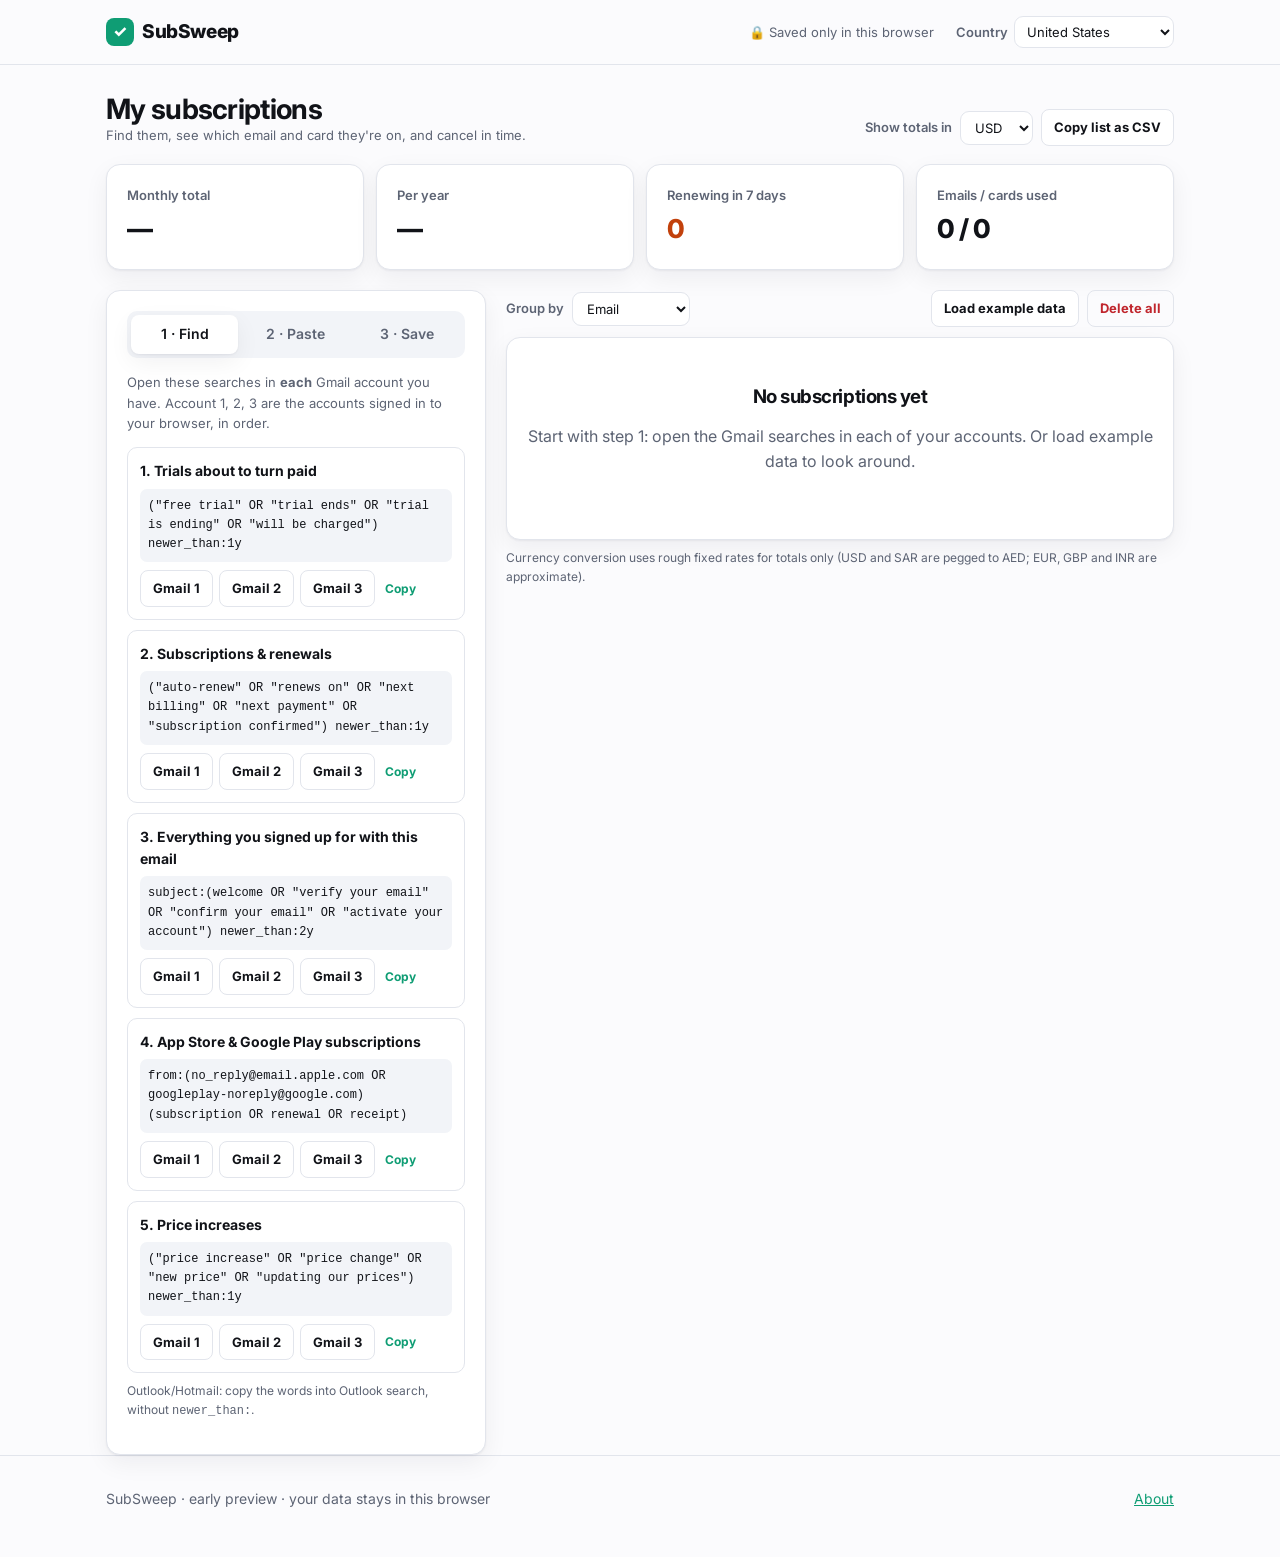
==== app.html @ aaaa26af "SubSweep: landing page and private subscription tracker Co-Authored-By: Claude Opus 5.5 <noreply@ant" ====
<!doctype html>
<html lang="en">
<head>
<meta charset="utf-8">
<meta name="viewport" content="width=device-width, initial-scale=1, viewport-fit=cover">
<title>SubSweep Tracker</title>
<meta name="description" content="Track every subscription and free trial, see which email and card each one is on, and get reminded before the next charge. Your data stays in your browser.">
<link rel="canonical" href="https://subsweep.sharpmoneyboard.com/app.html">
<meta name="theme-color" content="#0f9d74">
<link rel="icon" href="favicon.svg" type="image/svg+xml">
<link rel="stylesheet" href="https://fonts.googleapis.com/css2?family=Inter:wght@400;500;600;700;800&display=swap">
<link rel="stylesheet" href="styles.css">
<style>
  .app-head { display: flex; justify-content: space-between; align-items: flex-end; gap: 16px; flex-wrap: wrap; padding: 28px 0 18px; }
  .app-head h1 { margin: 0; font-size: 28px; }
  .toolbar { display: flex; gap: 8px; flex-wrap: wrap; align-items: center; }
  .toolbar select { width: auto; padding: 7px 10px; font-size: 13px; }

  .summary { display: grid; grid-template-columns: repeat(4, 1fr); gap: 12px; margin-bottom: 20px; }
  .kpi .k { font-size: 13px; color: var(--muted); font-weight: 600; }
  .kpi .v { font-size: 26px; font-weight: 800; letter-spacing: -.02em; margin-top: 2px; }
  .kpi .v.warn { color: var(--warn); }

  .layout { display: grid; grid-template-columns: 380px 1fr; gap: 20px; align-items: start; }
  .tabs { display: flex; gap: 4px; background: var(--surface-2); padding: 4px; border-radius: 10px; margin-bottom: 14px; }
  .tab { flex: 1; padding: 8px; border: 0; background: transparent; border-radius: 8px; font: inherit; font-size: 14px; font-weight: 600; color: var(--muted); cursor: pointer; }
  .tab[aria-selected="true"] { background: var(--surface); color: var(--text); box-shadow: var(--shadow); }
  .panel[hidden] { display: none; }
  .form-grid { display: grid; grid-template-columns: 1fr 1fr; gap: 10px; }
  .form-grid .full { grid-column: 1 / -1; }
  .check { display: flex; align-items: center; gap: 8px; font-size: 14px; color: var(--text); font-weight: 500; margin: 0; }
  .check input { width: auto; }
  .parse-note { font-size: 13px; padding: 10px 12px; border-radius: 9px; background: var(--accent-soft); color: var(--text); margin: 10px 0; display: none; }

  .search-list { display: grid; gap: 10px; }
  .search-item { border: 1px solid var(--border); border-radius: 10px; padding: 12px; }
  .search-item h4 { margin: 0 0 4px; font-size: 14px; }
  .search-item code { display: block; font-size: 12px; background: var(--surface-2); padding: 8px; border-radius: 7px; word-break: break-word; margin: 6px 0 8px; }
  .acct-row { display: flex; gap: 6px; flex-wrap: wrap; align-items: center; }

  .group { margin-bottom: 18px; }
  .group-head { display: flex; justify-content: space-between; align-items: center; gap: 10px; margin: 0 0 8px; }
  .group-head h3 { margin: 0; font-size: 14px; text-transform: none; color: var(--muted); font-weight: 700; word-break: break-all; }
  .group-head .sum { font-size: 14px; font-weight: 700; white-space: nowrap; }
  .item { display: grid; grid-template-columns: 38px 1fr auto; gap: 12px; align-items: center; padding: 12px 14px; border: 1px solid var(--border); border-radius: 12px; background: var(--surface); margin-bottom: 8px; }
  .item.due { border-color: color-mix(in srgb, var(--danger) 45%, var(--border)); }
  .ico { width: 38px; height: 38px; border-radius: 10px; display: grid; place-items: center; font-weight: 800; color: #fff; font-size: 14px; }
  .item .name { font-weight: 700; display: flex; gap: 8px; align-items: center; flex-wrap: wrap; }
  .item .meta { font-size: 13px; color: var(--muted); }
  .item .right { text-align: right; }
  .item .price { font-weight: 800; }
  .item .acts { display: flex; gap: 4px; justify-content: flex-end; margin-top: 4px; flex-wrap: wrap; }
  .link-btn { background: none; border: 0; color: var(--accent); font: inherit; font-size: 12px; font-weight: 700; cursor: pointer; padding: 2px 4px; text-decoration: none; }
  .link-btn.del { color: var(--danger); }

  .empty { text-align: center; padding: 48px 20px; }
  .empty h3 { margin: 0 0 6px; }
  .note { font-size: 12px; color: var(--muted); margin-top: 8px; }

  @media (max-width: 960px) {
    .layout { grid-template-columns: 1fr; }
    .summary { grid-template-columns: 1fr 1fr; }
  }
  @media (max-width: 420px) {
    .form-grid { grid-template-columns: 1fr; }
    .item { grid-template-columns: 38px 1fr; }
    .item .right { grid-column: 1 / -1; text-align: left; display: flex; justify-content: space-between; align-items: center; }
  }
</style>
</head>
<body>
<header class="site-header">
  <div class="wrap">
    <a class="logo" href="./"><span class="logo-mark">✓</span>SubSweep</a>
    <nav class="nav">
      <span class="small muted hide-sm">🔒 Saved only in this browser</span>
      <span style="display:flex; align-items:center; gap:6px"><label for="country" class="small" style="margin:0">Country</label><select id="country" style="width:auto; padding:6px 8px; font-size:13px; max-width:160px"></select></span>
    </nav>
  </div>
</header>

<main class="wrap">
  <div class="app-head">
    <div>
      <h1>My subscriptions</h1>
      <div class="muted small">Find them, see which email and card they're on, and cancel in time.</div>
    </div>
    <div class="toolbar">
      <label for="base" class="small" style="margin:0">Show totals in</label>
      <select id="base" aria-label="Base currency"></select>
      <button class="btn btn-ghost btn-sm" id="csv">Copy list as CSV</button>
    </div>
  </div>

  <div class="summary">
    <div class="card kpi"><div class="k">Monthly total</div><div class="v" id="kMonth">—</div></div>
    <div class="card kpi"><div class="k">Per year</div><div class="v" id="kYear">—</div></div>
    <div class="card kpi"><div class="k">Renewing in 7 days</div><div class="v warn" id="kSoon">0</div></div>
    <div class="card kpi"><div class="k">Emails / cards used</div><div class="v" id="kIds">0 / 0</div></div>
  </div>

  <div class="layout">
    <!-- LEFT: add -->
    <div class="card">
      <div class="tabs" role="tablist">
        <button class="tab" role="tab" aria-selected="true" data-tab="find">1 · Find</button>
        <button class="tab" role="tab" aria-selected="false" data-tab="paste">2 · Paste</button>
        <button class="tab" role="tab" aria-selected="false" data-tab="add">3 · Save</button>
      </div>

      <div class="panel" data-panel="find">
        <p class="small muted" style="margin-top:0">Open these searches in <strong>each</strong> Gmail account you have. Account 1, 2, 3 are the accounts signed in to your browser, in order.</p>
        <div class="search-list" id="searches"></div>
        <p class="note">Outlook/Hotmail: copy the words into Outlook search, without <code>newer_than:</code>.</p>
      </div>

      <div class="panel" data-panel="paste" hidden>
        <label for="raw">Paste a receipt, renewal or "trial ending" email</label>
        <textarea id="raw" placeholder="From: Netflix <info@account.netflix.com>&#10;To: you@gmail.com&#10;Your membership will renew on 28 November 2026.&#10;Amount: AED 56.00 · Visa ending in 4821"></textarea>
        <div class="parse-note" id="parseNote"></div>
        <div style="display:flex; gap:8px; margin-top:10px; flex-wrap:wrap">
          <button class="btn btn-primary btn-sm" id="parseBtn">Read it →</button>
          <button class="btn btn-ghost btn-sm" id="sampleBtn">Try a sample</button>
        </div>
        <p class="note">Reading happens in your browser. Nothing you paste is uploaded.</p>
      </div>

      <div class="panel" data-panel="add" hidden>
        <form id="form" autocomplete="off">
          <input type="hidden" id="fId">
          <div class="form-grid">
            <div class="full"><label for="fName">Service</label><input id="fName" list="known" required placeholder="e.g. Netflix"><datalist id="known"></datalist></div>
            <div><label for="fPrice">Price</label><input id="fPrice" type="number" min="0" step="0.01" required placeholder="56"></div>
            <div><label for="fCur">Currency</label><select id="fCur"></select></div>
            <div><label for="fCycle">Billing</label>
              <select id="fCycle"><option value="monthly">Monthly</option><option value="yearly">Yearly</option><option value="weekly">Weekly</option><option value="quarterly">Every 3 months</option></select></div>
            <div><label for="fNext">Next charge / trial ends</label><input id="fNext" type="date"></div>
            <div class="full"><label for="fEmail">Email it's registered with</label><input id="fEmail" type="email" placeholder="which inbox did the receipt arrive in?"></div>
            <div><label for="fCard">Card (last 4)</label><input id="fCard" inputmode="numeric" maxlength="4" pattern="\d{4}" placeholder="4821"></div>
            <div><label for="fVia">Paid via</label>
              <select id="fVia"><option value="card">Card directly</option><option value="apple">Apple App Store</option><option value="google">Google Play</option><option value="paypal">PayPal</option><option value="other">Other</option></select></div>
            <div class="full"><label class="check"><input type="checkbox" id="fTrial"> This is a free trial (it will start charging)</label></div>
            <div class="full"><label for="fCancel">Cancel page (optional)</label><input id="fCancel" type="url" placeholder="https://…"></div>
          </div>
          <div style="display:flex; gap:8px; margin-top:14px">
            <button class="btn btn-primary" type="submit" id="saveBtn">Save subscription</button>
            <button class="btn btn-ghost" type="button" id="resetBtn">Clear</button>
          </div>
          <p class="note">Never enter your full card number. The last 4 digits are enough.</p>
        </form>
      </div>
    </div>

    <!-- RIGHT: list -->
    <div>
      <div style="display:flex; justify-content:space-between; align-items:center; margin-bottom:10px; gap:8px; flex-wrap:wrap">
        <div class="toolbar">
          <label for="groupBy" class="small" style="margin:0">Group by</label>
          <select id="groupBy"><option value="email">Email</option><option value="card">Card</option><option value="none">Next charge</option></select>
        </div>
        <div class="toolbar">
          <button class="btn btn-ghost btn-sm" id="demoBtn">Load example data</button>
          <button class="btn btn-danger btn-sm" id="clearBtn">Delete all</button>
        </div>
      </div>
      <div class="card" id="csvBox" hidden style="margin-bottom:12px">
        <label for="csvText">Your list as CSV. Select all and copy, then paste into Excel or Google Sheets.</label>
        <textarea id="csvText" readonly></textarea>
      </div>
      <div id="list"></div>
      <p class="note">Currency conversion uses rough fixed rates for totals only (USD and SAR are pegged to AED; EUR, GBP and INR are approximate).</p>
    </div>
  </div>
</main>

<footer class="site-footer"><div class="wrap"><span>SubSweep · early preview · your data stays in this browser</span><a href="./">About</a></div></footer>
<div class="toast" id="toast" role="status"></div>
<script src="locale.js"></script>
<script src="app.js"></script>
</body>
</html>
---- styles.css ----
:root {
  --bg: #fbfbfd; --surface: #ffffff; --surface-2: #f2f4f8; --text: #111318; --muted: #5d6474;
  --accent: #0f9d74; --accent-2: #0b7d5c; --accent-ink: #ffffff; --accent-soft: #e3f5ee;
  --border: #e2e5ec; --warn: #c2410c; --warn-soft: #fdeee4; --danger: #c0262d; --danger-soft: #fde7e8;
  --shadow: 0 1px 2px rgba(16,24,40,.05), 0 8px 24px rgba(16,24,40,.06);
  --radius: 14px;
}
@media (prefers-color-scheme: dark) {
  :root:not([data-theme="light"]) {
    --bg: #0d1013; --surface: #151a1f; --surface-2: #1b2128; --text: #e9edf2; --muted: #9aa4b2;
    --accent: #34d39e; --accent-2: #5fe0b4; --accent-ink: #06231a; --accent-soft: #10302a;
    --border: #262e37; --warn: #fb923c; --warn-soft: #3a2414; --danger: #f87171; --danger-soft: #3b1a1c;
    --shadow: 0 1px 2px rgba(0,0,0,.3), 0 8px 24px rgba(0,0,0,.25);
    color-scheme: dark;
  }
}
:root[data-theme="dark"] {
  --bg: #0d1013; --surface: #151a1f; --surface-2: #1b2128; --text: #e9edf2; --muted: #9aa4b2;
  --accent: #34d39e; --accent-2: #5fe0b4; --accent-ink: #06231a; --accent-soft: #10302a;
  --border: #262e37; --warn: #fb923c; --warn-soft: #3a2414; --danger: #f87171; --danger-soft: #3b1a1c;
  --shadow: 0 1px 2px rgba(0,0,0,.3), 0 8px 24px rgba(0,0,0,.25);
  color-scheme: dark;
}

* { box-sizing: border-box; }
html { scroll-behavior: smooth; }
body { margin: 0; background: var(--bg); color: var(--text);
  font: 16px/1.6 "Inter", system-ui, -apple-system, "Segoe UI", Roboto, sans-serif; -webkit-font-smoothing: antialiased; }
a { color: var(--accent); }
.wrap { max-width: 1100px; margin: 0 auto;
  padding-left: max(16px, env(safe-area-inset-left, 0px)); padding-right: max(16px, env(safe-area-inset-right, 0px)); }
.wrap > * { min-width: 0; }
body::before { content: ""; position: fixed; inset: 0 0 auto; height: env(safe-area-inset-top, 0px); z-index: 10; background: var(--bg); }

/* header */
.site-header { position: sticky; top: env(safe-area-inset-top, 0px); z-index: 10; background: color-mix(in srgb, var(--bg) 85%, transparent);
  backdrop-filter: blur(10px); border-bottom: 1px solid var(--border); }
.site-header .wrap { display: flex; align-items: center; justify-content: space-between; height: 64px; gap: 12px; }
.logo { display: flex; align-items: center; gap: 8px; font-weight: 800; font-size: 19px; letter-spacing: -.02em; text-decoration: none; color: var(--text); }
.logo-mark { width: 28px; height: 28px; border-radius: 8px; background: var(--accent); color: var(--accent-ink);
  display: grid; place-items: center; font-size: 16px; }
.nav { display: flex; align-items: center; gap: 22px; }
.nav a { color: var(--muted); text-decoration: none; font-size: 15px; }
.nav a:hover { color: var(--text); }
.nav a.btn-primary, .nav a.btn-primary:hover { color: var(--accent-ink); }

/* buttons */
.btn { display: inline-flex; align-items: center; justify-content: center; gap: 8px; padding: 12px 20px; border-radius: 10px;
  font: inherit; font-weight: 700; font-size: 15px; border: 1px solid transparent; cursor: pointer; text-decoration: none; transition: transform .08s, background .15s; }
.btn:active { transform: translateY(1px); }
.btn:disabled { opacity: .6; cursor: progress; }
.btn:focus-visible, .tab:focus-visible, .link-btn:focus-visible, a:focus-visible { outline: 2px solid var(--accent); outline-offset: 2px; }
@media (prefers-reduced-motion: reduce) { * { transition: none !important; scroll-behavior: auto !important; } }
.btn-primary { background: var(--accent); color: var(--accent-ink); }
.btn-primary:hover { background: var(--accent-2); }
.btn-ghost { background: var(--surface); color: var(--text); border-color: var(--border); }
.btn-ghost:hover { background: var(--surface-2); }
.btn-sm { padding: 7px 12px; font-size: 13px; border-radius: 8px; }
.btn-danger { background: transparent; color: var(--danger); border-color: var(--border); }

/* generic */
.card { background: var(--surface); border: 1px solid var(--border); border-radius: var(--radius); padding: 20px; box-shadow: var(--shadow); }
.eyebrow { display: inline-block; font-size: 13px; font-weight: 700; color: var(--accent); background: var(--accent-soft);
  padding: 4px 12px; border-radius: 999px; }
.muted { color: var(--muted); }
.small { font-size: 13px; }
h1, h2, h3 { letter-spacing: -.025em; line-height: 1.15; }
h2 { font-size: clamp(26px, 3.4vw, 36px); margin: 0 0 10px; }
.lead { color: var(--muted); font-size: 18px; margin: 0 0 28px; max-width: 42em; }
section { padding: 64px 0; }
.grid-3 { display: grid; gap: 16px; grid-template-columns: repeat(3, 1fr); }
.grid-4 { display: grid; gap: 16px; grid-template-columns: repeat(4, 1fr); }
.pill { display: inline-block; font-size: 12px; font-weight: 700; padding: 2px 9px; border-radius: 999px; white-space: nowrap; }
.pill-trial { background: var(--warn-soft); color: var(--warn); }
.pill-soon { background: var(--danger-soft); color: var(--danger); }
.pill-ok { background: var(--accent-soft); color: var(--accent); }
.pill-muted { background: var(--surface-2); color: var(--muted); }

/* forms */
label { display: block; font-size: 13px; font-weight: 600; margin-bottom: 4px; color: var(--muted); }
input, select, textarea { width: 100%; padding: 10px 12px; font: inherit; font-size: 15px; color: var(--text);
  background: var(--surface); border: 1px solid var(--border); border-radius: 9px; }
input:focus, select:focus, textarea:focus { outline: 2px solid color-mix(in srgb, var(--accent) 40%, transparent); border-color: var(--accent); }
::placeholder { color: var(--muted); opacity: .6; }
textarea { resize: vertical; min-height: 140px; font-family: ui-monospace, "Cascadia Code", Consolas, monospace; font-size: 13px; }

footer.site-footer { border-top: 1px solid var(--border); padding: 32px 0 48px; color: var(--muted); font-size: 14px; }
footer.site-footer .wrap { display: flex; justify-content: space-between; gap: 16px; flex-wrap: wrap; }

.toast { position: fixed; left: 50%; bottom: calc(24px + env(safe-area-inset-bottom, 0px)); transform: translateX(-50%) translateY(20px); opacity: 0;
  background: var(--text); color: var(--bg); padding: 10px 18px; border-radius: 10px; font-size: 14px; font-weight: 600;
  transition: all .2s; pointer-events: none; z-index: 50; }
.toast.show { opacity: 1; transform: translateX(-50%) translateY(0); }

@media (max-width: 560px) {
  .hide-sm, .country label, .nav label[for="country"] { display: none; }
  .nav { gap: 10px; }
  .logo { font-size: 17px; }
}
@media (max-width: 860px) {
  .grid-3, .grid-4 { grid-template-columns: 1fr; }
  .nav a:not(.btn) { display: none; }
  section { padding: 44px 0; }
}
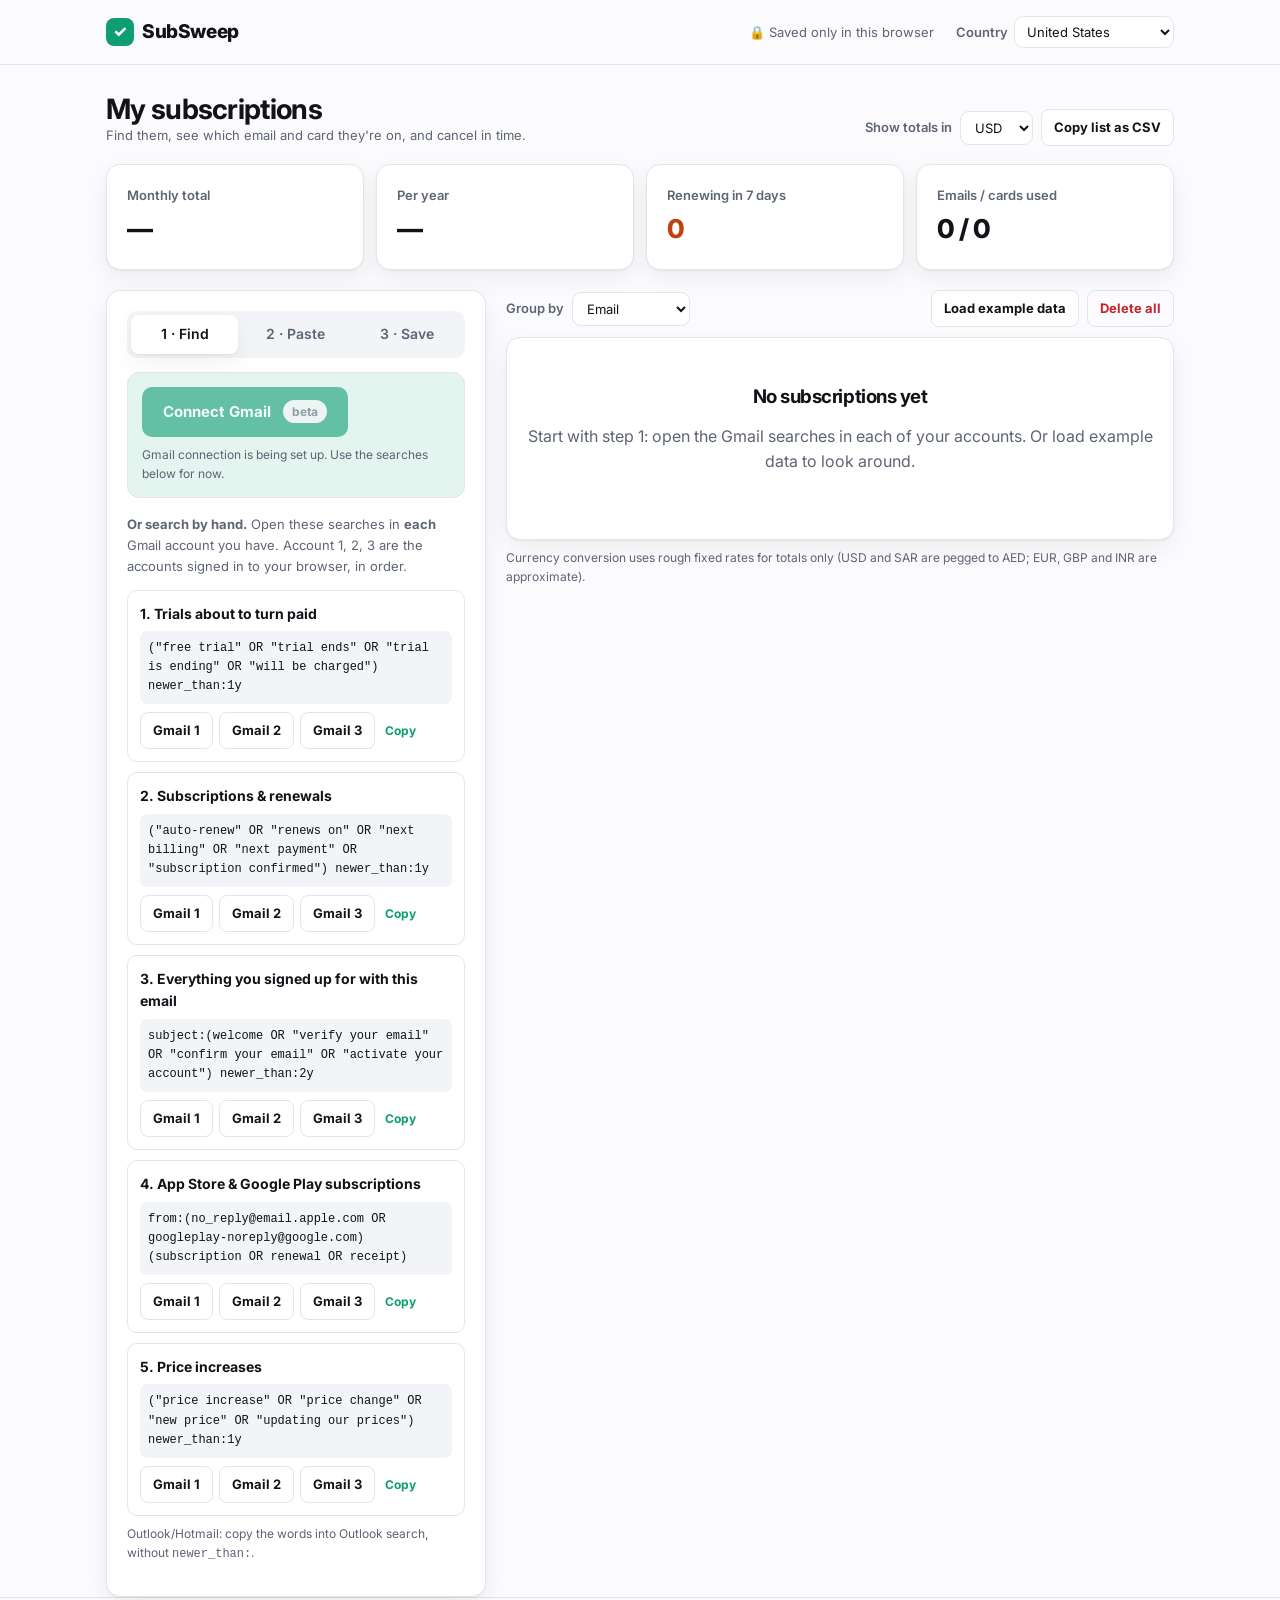
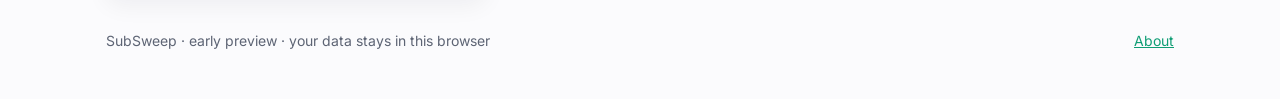
==== commit f3daead2: "Add Connect Gmail (beta): find subscription receipts in the browser Read-only Gmail scan runs client" ====
--- a/app.html
+++ b/app.html
@@ -53,6 +53,16 @@
   .link-btn { background: none; border: 0; color: var(--accent); font: inherit; font-size: 12px; font-weight: 700; cursor: pointer; padding: 2px 4px; text-decoration: none; }
   .link-btn.del { color: var(--danger); }
 
+  .g-box { border: 1px solid var(--border); border-radius: 12px; padding: 14px; margin-bottom: 16px; background: var(--accent-soft); }
+  .g-box .note { margin: 8px 0 0; }
+  #gProgress { margin-top: 8px; }
+  #gResults { margin-top: 12px; background: var(--surface); border-radius: 10px; padding: 10px; }
+  .g-row { display: grid; grid-template-columns: auto 1fr auto; gap: 10px; align-items: center; padding: 8px 4px; border-bottom: 1px solid var(--border); margin: 0; color: var(--text); font-weight: 400; font-size: 14px; cursor: pointer; }
+  .g-row input { width: auto; }
+  .g-main { min-width: 0; }
+  .g-name { font-weight: 700; display: block; }
+  .g-sub { display: block; font-size: 12px; color: var(--muted); overflow: hidden; text-overflow: ellipsis; white-space: nowrap; }
+  .g-price { font-weight: 700; white-space: nowrap; font-variant-numeric: tabular-nums; }
   .empty { text-align: center; padding: 48px 20px; }
   .empty h3 { margin: 0 0 6px; }
   .note { font-size: 12px; color: var(--muted); margin-top: 8px; }
@@ -109,7 +119,13 @@
       </div>
 
       <div class="panel" data-panel="find">
-        <p class="small muted" style="margin-top:0">Open these searches in <strong>each</strong> Gmail account you have. Account 1, 2, 3 are the accounts signed in to your browser, in order.</p>
+        <div class="g-box">
+          <button class="btn btn-primary" id="gConnect" type="button">Connect Gmail <span class="pill pill-muted" style="margin-left:4px">beta</span></button>
+          <p class="note" id="gNote">Finds subscription receipts automatically. Read inside this browser only; nothing is uploaded, and access is removed right after. Repeat for each Gmail account.</p>
+          <div class="small muted" id="gProgress" role="status" hidden></div>
+          <div id="gResults" hidden></div>
+        </div>
+        <p class="small muted" style="margin-top:0"><strong>Or search by hand.</strong> Open these searches in <strong>each</strong> Gmail account you have. Account 1, 2, 3 are the accounts signed in to your browser, in order.</p>
         <div class="search-list" id="searches"></div>
         <p class="note">Outlook/Hotmail: copy the words into Outlook search, without <code>newer_than:</code>.</p>
       </div>
@@ -175,7 +191,9 @@
 
 <footer class="site-footer"><div class="wrap"><span>SubSweep · early preview · your data stays in this browser</span><a href="./">About</a></div></footer>
 <div class="toast" id="toast" role="status"></div>
+<script src="config.js"></script>
 <script src="locale.js"></script>
 <script src="app.js"></script>
+<script src="gmail.js"></script>
 </body>
 </html>
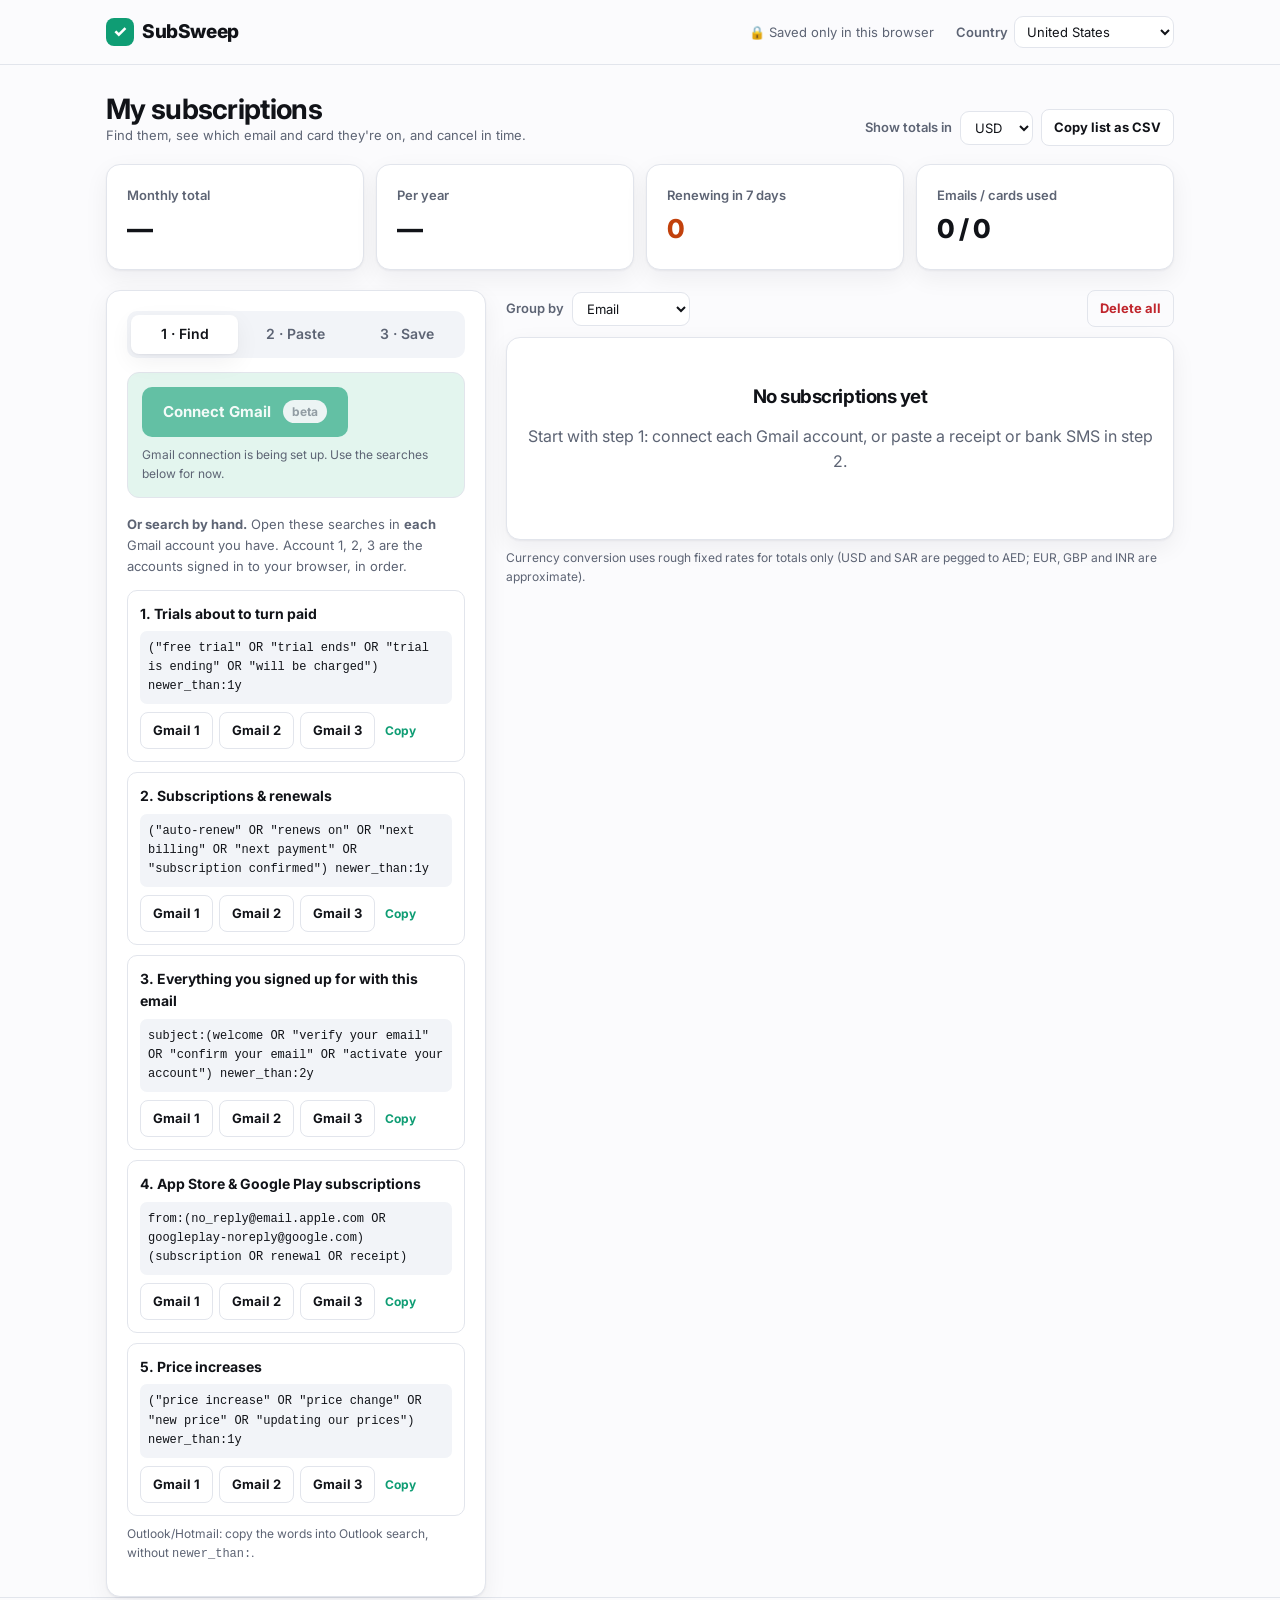
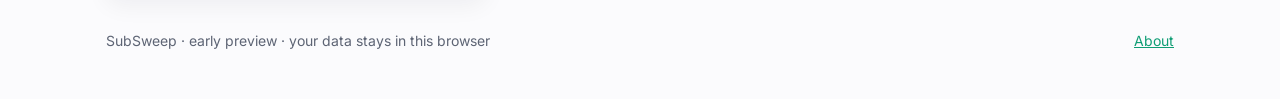
==== commit 6215bbd4: "Remove demo data; real screenshot; read bank SMS alerts - Drop example data, sample receipt and unre" ====
--- a/app.html
+++ b/app.html
@@ -131,14 +131,13 @@
       </div>
 
       <div class="panel" data-panel="paste" hidden>
-        <label for="raw">Paste a receipt, renewal or "trial ending" email</label>
-        <textarea id="raw" placeholder="From: Netflix <info@account.netflix.com>&#10;To: you@gmail.com&#10;Your membership will renew on 28 November 2026.&#10;Amount: AED 56.00 · Visa ending in 4821"></textarea>
+        <label for="raw">Paste a receipt email, or bank SMS alerts (several at once is fine)</label>
+        <textarea id="raw" placeholder="Paste a receipt or &quot;trial ending&quot; email here.&#10;&#10;Or paste your bank's card SMS alerts, one per line. Charges that repeat are flagged as subscriptions."></textarea>
         <div class="parse-note" id="parseNote"></div>
         <div style="display:flex; gap:8px; margin-top:10px; flex-wrap:wrap">
           <button class="btn btn-primary btn-sm" id="parseBtn">Read it →</button>
-          <button class="btn btn-ghost btn-sm" id="sampleBtn">Try a sample</button>
         </div>
-        <p class="note">Reading happens in your browser. Nothing you paste is uploaded.</p>
+        <p class="note">Reading happens in your browser. Nothing you paste is uploaded. Tip: on your phone, long-press your bank's SMS thread to copy messages.</p>
       </div>
 
       <div class="panel" data-panel="add" hidden>
@@ -175,7 +174,6 @@
           <select id="groupBy"><option value="email">Email</option><option value="card">Card</option><option value="none">Next charge</option></select>
         </div>
         <div class="toolbar">
-          <button class="btn btn-ghost btn-sm" id="demoBtn">Load example data</button>
           <button class="btn btn-danger btn-sm" id="clearBtn">Delete all</button>
         </div>
       </div>
